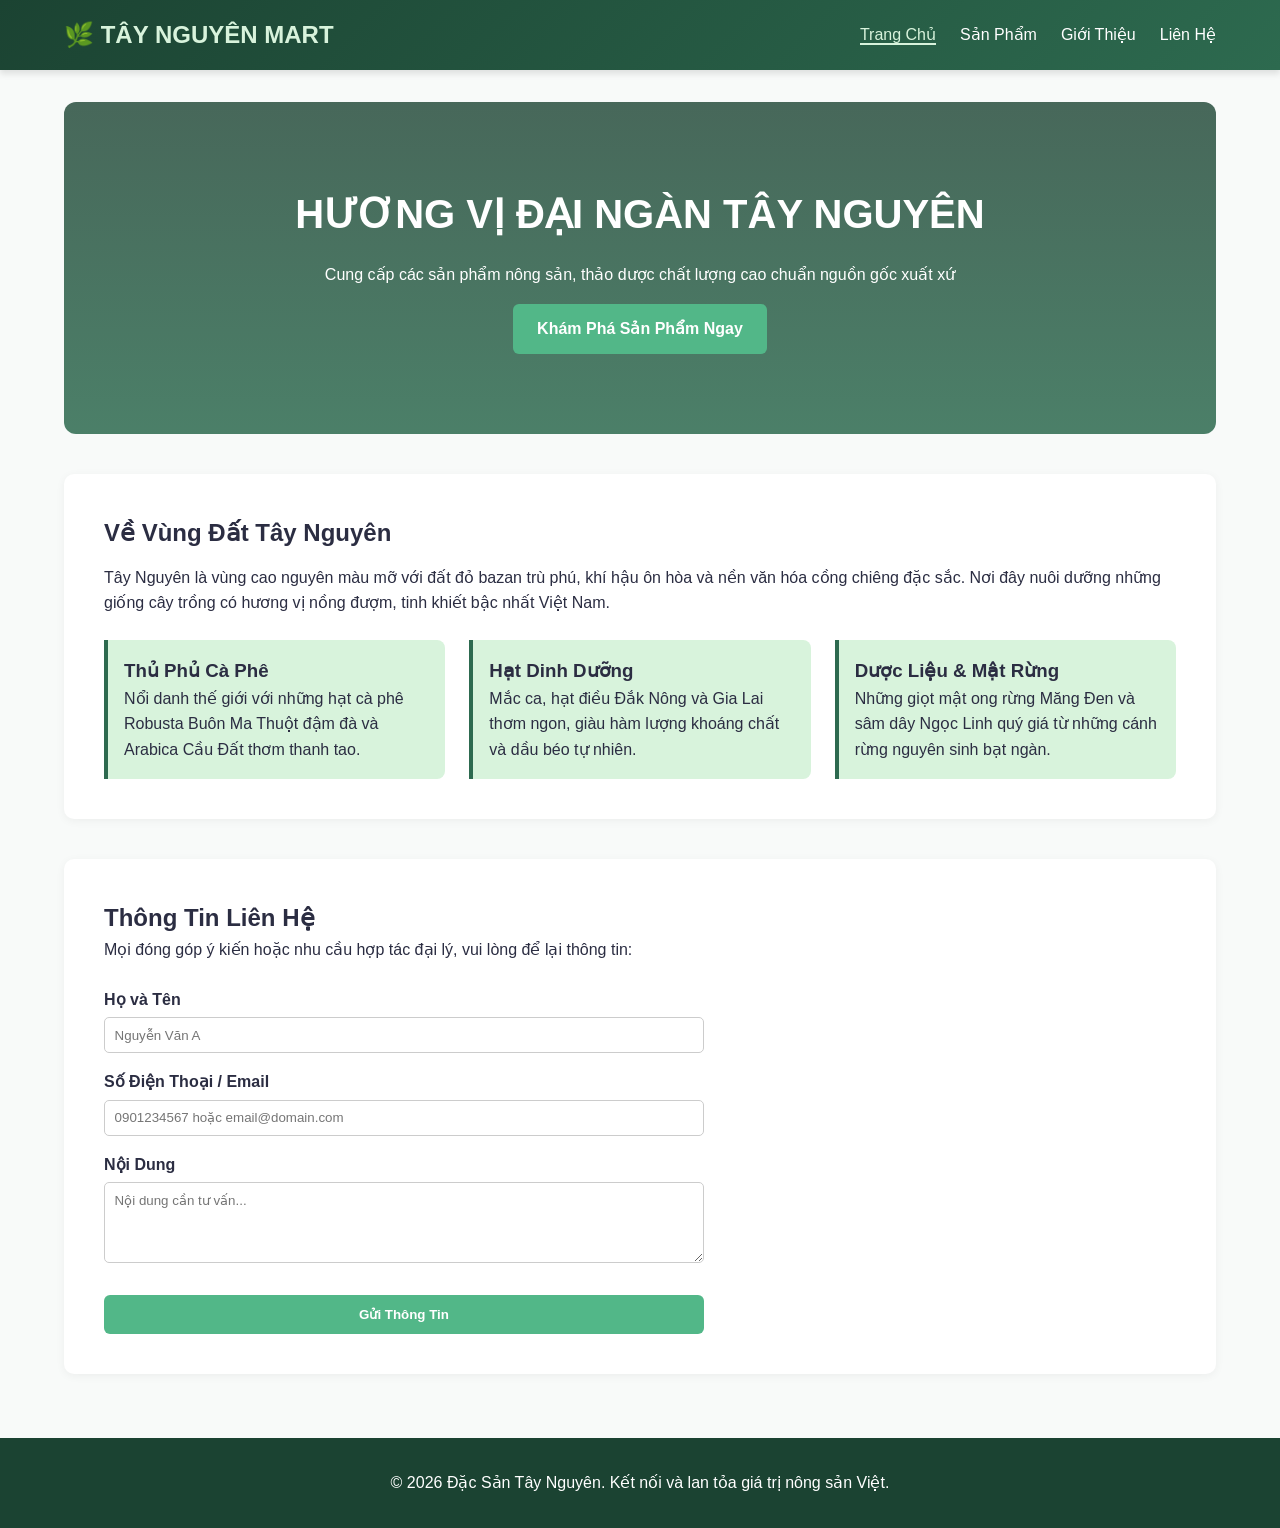
==== index.html @ e75b7a82 "đẩy cấu trúc trang lên githup" ====
<!doctype html>
<html lang="vi">
  <head>
    <meta charset="UTF-8" />
    <meta name="viewport" content="width=device-width, initial-scale=1.0" />
    <title>Đặc Sản Tây Nguyên - Tinh Hoa Đại Ngàn</title>
    <link rel="stylesheet" href="Css/style.css" />
  </head>
  <body>
    <header class="header">
      <div class="nav-container">
        <a href="index.html" class="logo">🌿 TÂY NGUYÊN MART</a>
        <ul class="nav-links">
          <li><a href="index.html" class="active">Trang Chủ</a></li>
          <li><a href="products.html">Sản Phẩm</a></li>
          <li><a href="#about">Giới Thiệu</a></li>
          <li><a href="#contact">Liên Hệ</a></li>
        </ul>
      </div>
    </header>

    <main class="container">
      <section class="hero">
        <h1>HƯƠNG VỊ ĐẠI NGÀN TÂY NGUYÊN</h1>
        <p>
          Cung cấp các sản phẩm nông sản, thảo dược chất lượng cao chuẩn nguồn
          gốc xuất xứ
        </p>
        <a href="products.html" class="btn">Khám Phá Sản Phẩm Ngay</a>
      </section>

      <section id="about" class="intro-section">
        <h2>Về Vùng Đất Tây Nguyên</h2>
        <p style="margin-top: 0.8rem">
          Tây Nguyên là vùng cao nguyên màu mỡ với đất đỏ bazan trù phú, khí hậu
          ôn hòa và nền văn hóa cồng chiêng đặc sắc. Nơi đây nuôi dưỡng những
          giống cây trồng có hương vị nồng đượm, tinh khiết bậc nhất Việt Nam.
        </p>
        <div class="intro-grid">
          <div class="intro-card">
            <h3>Thủ Phủ Cà Phê</h3>
            <p>
              Nổi danh thế giới với những hạt cà phê Robusta Buôn Ma Thuột đậm
              đà và Arabica Cầu Đất thơm thanh tao.
            </p>
          </div>
          <div class="intro-card">
            <h3>Hạt Dinh Dưỡng</h3>
            <p>
              Mắc ca, hạt điều Đắk Nông và Gia Lai thơm ngon, giàu hàm lượng
              khoáng chất và dầu béo tự nhiên.
            </p>
          </div>
          <div class="intro-card">
            <h3>Dược Liệu & Mật Rừng</h3>
            <p>
              Những giọt mật ong rừng Măng Đen và sâm dây Ngọc Linh quý giá từ
              những cánh rừng nguyên sinh bạt ngàn.
            </p>
          </div>
        </div>
      </section>

      <section id="contact" class="contact-section">
        <h2>Thông Tin Liên Hệ</h2>
        <p>
          Mọi đóng góp ý kiến hoặc nhu cầu hợp tác đại lý, vui lòng để lại thông
          tin:
        </p>

        <form
          class="contact-form"
          onsubmit="
            event.preventDefault();
            alert('Cảm ơn bạn đã gửi liên hệ!');
          "
        >
          <div class="form-group">
            <label>Họ và Tên</label>
            <input type="text" placeholder="Nguyễn Văn A" required />
          </div>
          <div class="form-group">
            <label>Số Điện Thoại / Email</label>
            <input
              type="text"
              placeholder="0901234567 hoặc email@domain.com"
              required
            />
          </div>
          <div class="form-group">
            <label>Nội Dung</label>
            <textarea
              rows="4"
              placeholder="Nội dung cần tư vấn..."
              required
            ></textarea>
          </div>
          <button
            type="submit"
            class="btn"
            style="border: none; cursor: pointer"
          >
            Gửi Thông Tin
          </button>
        </form>
      </section>
    </main>

    <footer class="footer">
      <p>
        &copy; 2026 Đặc Sản Tây Nguyên. Kết nối và lan tỏa giá trị nông sản
        Việt.
      </p>
    </footer>
  </body>
</html>
---- Css/style.css ----
:root {
  --primary-green: #2d6a4f;
  --dark-green: #1b4332;
  --light-green: #d8f3dc;
  --accent-green: #52b788;
  --bg-light: #f8faf9;
  --text-main: #2b2d42;
  --text-muted: #6c757d;
  --white: #ffffff;
}

* {
  margin: 0;
  padding: 0;
  box-sizing: border-box;
  font-family: "Segoe UI", Tahoma, Geneva, Verdana, sans-serif;
}

body {
  background-color: var(--bg-light);
  color: var(--text-main);
  line-height: 1.6;
}

.header {
  background: linear-gradient(135deg, var(--dark-green), var(--primary-green));
  color: var(--white);
  padding: 1rem 0;
  box-shadow: 0 4px 6px rgba(0, 0, 0, 0.1);
  position: sticky;
  top: 0;
  z-index: 100;
}

.nav-container {
  max-width: 1200px;
  margin: 0 auto;
  padding: 0 1.5rem;
  display: flex;
  justify-content: space-between;
  align-items: center;
}

.logo {
  font-size: 1.5rem;
  font-weight: 700;
  color: var(--light-green);
  text-decoration: none;
}

.nav-links {
  list-style: none;
  display: flex;
  gap: 1.5rem;
}

.nav-links a {
  color: var(--white);
  text-decoration: none;
  font-weight: 500;
  transition: color 0.3s;
}

.nav-links a:hover,
.nav-links a.active {
  color: var(--light-green);
  border-bottom: 2px solid var(--light-green);
}

.container {
  max-width: 1200px;
  margin: 2rem auto;
  padding: 0 1.5rem;
}

.hero {
  background:
    linear-gradient(rgba(27, 67, 50, 0.8), rgba(45, 106, 79, 0.85)),
    url("https://images.unsplash.com/photo-1500382017468-9049fed747ef?w=1200&q=80")
      center/cover no-repeat;
  color: var(--white);
  padding: 5rem 2rem;
  text-align: center;
  border-radius: 12px;
  margin-bottom: 2.5rem;
}

.hero h1 {
  font-size: 2.5rem;
  margin-bottom: 1rem;
}

.btn {
  display: inline-block;
  background-color: var(--accent-green);
  color: var(--white);
  padding: 0.75rem 1.5rem;
  border-radius: 6px;
  text-decoration: none;
  font-weight: 600;
  margin-top: 1rem;
  transition: background-color 0.3s;
}

.btn:hover {
  background-color: var(--dark-green);
}

.intro-section {
  background-color: var(--white);
  padding: 2.5rem;
  border-radius: 10px;
  margin-bottom: 2.5rem;
  box-shadow: 0 2px 10px rgba(0, 0, 0, 0.05);
}

.intro-grid {
  display: grid;
  grid-template-columns: repeat(auto-fit, minmax(280px, 1fr));
  gap: 1.5rem;
  margin-top: 1.5rem;
}

.intro-card {
  border-left: 4px solid var(--primary-green);
  padding-left: 1rem;
  background: var(--light-green);
  padding: 1rem;
  border-radius: 0 8px 8px 0;
}

.filter-bar {
  display: flex;
  gap: 0.8rem;
  flex-wrap: wrap;
  margin-bottom: 2rem;
}

.filter-btn {
  padding: 0.5rem 1.2rem;
  border: 1px solid var(--primary-green);
  background: var(--white);
  color: var(--primary-green);
  border-radius: 20px;
  cursor: pointer;
  font-weight: 600;
  transition: all 0.3s;
}

.filter-btn.active,
.filter-btn:hover {
  background-color: var(--primary-green);
  color: var(--white);
}

.product-grid {
  display: grid;
  grid-template-columns: repeat(auto-fill, minmax(260px, 1fr));
  gap: 2rem;
}

.product-card {
  background: var(--white);
  border-radius: 10px;
  overflow: hidden;
  box-shadow: 0 4px 8px rgba(0, 0, 0, 0.06);
  display: flex;
  flex-direction: column;
  transition: transform 0.2s;
}

.product-card:hover {
  transform: translateY(-5px);
}

.product-img {
  width: 100%;
  height: 180px;
  object-fit: cover;
}

.product-body {
  padding: 1.2rem;
  display: flex;
  flex-direction: column;
  flex-grow: 1;
}

.product-origin {
  font-size: 0.85rem;
  color: var(--primary-green);
  font-weight: 600;
  display: flex;
  align-items: center;
  margin-bottom: 0.4rem;
}

.product-title {
  font-size: 1.1rem;
  font-weight: 700;
  margin-bottom: 0.5rem;
}

.product-desc {
  font-size: 0.9rem;
  color: var(--text-muted);
  margin-bottom: 1rem;
  flex-grow: 1;
}

.product-footer {
  display: flex;
  justify-content: space-between;
  align-items: center;
}

.product-price {
  font-weight: 700;
  color: var(--dark-green);
  font-size: 1.1rem;
}

.buy-btn {
  background: var(--primary-green);
  color: var(--white);
  border: none;
  padding: 0.4rem 0.8rem;
  border-radius: 4px;
  cursor: pointer;
}

.contact-section {
  background-color: var(--white);
  padding: 2.5rem;
  border-radius: 10px;
  box-shadow: 0 2px 10px rgba(0, 0, 0, 0.05);
}

.contact-form {
  display: grid;
  gap: 1rem;
  max-width: 600px;
  margin-top: 1.5rem;
}

.form-group {
  display: flex;
  flex-direction: column;
}

.form-group label {
  font-weight: 600;
  margin-bottom: 0.3rem;
}

.form-group input,
.form-group textarea {
  padding: 0.6rem;
  border: 1px solid #ccc;
  border-radius: 5px;
}

.footer {
  background-color: var(--dark-green);
  color: var(--white);
  text-align: center;
  padding: 2rem 0;
  margin-top: 4rem;
}
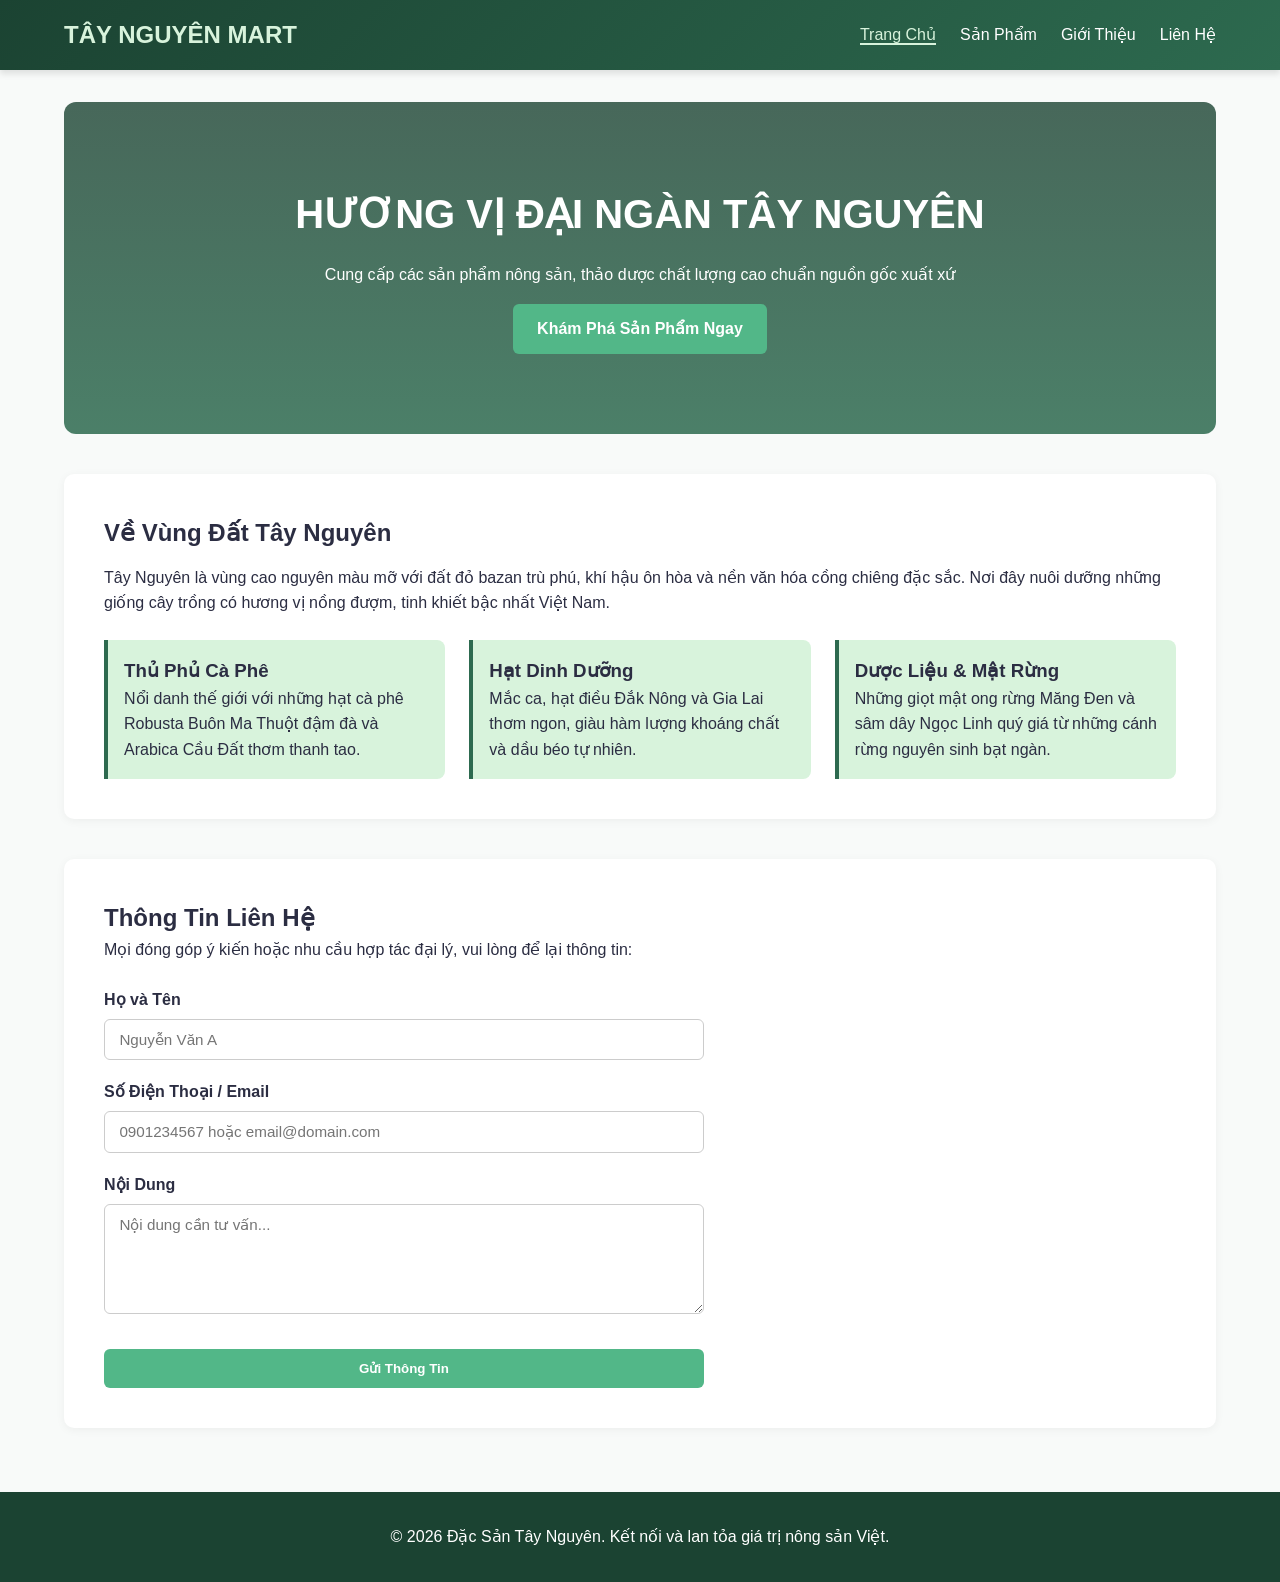
==== commit fd162ff8: "Upload source code" ====
--- a/index.html
+++ b/index.html
@@ -1,116 +1,104 @@
 <!doctype html>
 <html lang="vi">
-  <head>
-    <meta charset="UTF-8" />
-    <meta name="viewport" content="width=device-width, initial-scale=1.0" />
-    <title>Đặc Sản Tây Nguyên - Tinh Hoa Đại Ngàn</title>
-    <link rel="stylesheet" href="Css/style.css" />
-  </head>
-  <body>
-    <header class="header">
-      <div class="nav-container">
-        <a href="index.html" class="logo">🌿 TÂY NGUYÊN MART</a>
-        <ul class="nav-links">
-          <li><a href="index.html" class="active">Trang Chủ</a></li>
-          <li><a href="products.html">Sản Phẩm</a></li>
-          <li><a href="#about">Giới Thiệu</a></li>
-          <li><a href="#contact">Liên Hệ</a></li>
-        </ul>
+
+<head>
+  <meta charset="UTF-8" />
+  <meta name="viewport" content="width=device-width, initial-scale=1.0" />
+  <title>Đặc Sản Tây Nguyên - Tinh Hoa Đại Ngàn</title>
+  <link rel="stylesheet" href="Css/style.css" />
+</head>
+
+<body>
+  <header class="header">
+    <div class="nav-container">
+      <a href="index.html" class="logo"> TÂY NGUYÊN MART</a>
+      <ul class="nav-links">
+        <li><a href="index.html" class="active">Trang Chủ</a></li>
+        <li><a href="products.html">Sản Phẩm</a></li>
+        <li><a href="#about">Giới Thiệu</a></li>
+        <li><a href="contact.html">Liên Hệ</a></li>
+      </ul>
+    </div>
+  </header>
+
+  <main class="container">
+    <section class="hero">
+      <h1>HƯƠNG VỊ ĐẠI NGÀN TÂY NGUYÊN</h1>
+      <p>
+        Cung cấp các sản phẩm nông sản, thảo dược chất lượng cao chuẩn nguồn
+        gốc xuất xứ
+      </p>
+      <a href="products.html" class="btn">Khám Phá Sản Phẩm Ngay</a>
+    </section>
+
+    <section id="about" class="intro-section">
+      <h2>Về Vùng Đất Tây Nguyên</h2>
+      <p style="margin-top: 0.8rem">
+        Tây Nguyên là vùng cao nguyên màu mỡ với đất đỏ bazan trù phú, khí hậu
+        ôn hòa và nền văn hóa cồng chiêng đặc sắc. Nơi đây nuôi dưỡng những
+        giống cây trồng có hương vị nồng đượm, tinh khiết bậc nhất Việt Nam.
+      </p>
+      <div class="intro-grid">
+        <div class="intro-card">
+          <h3>Thủ Phủ Cà Phê</h3>
+          <p>
+            Nổi danh thế giới với những hạt cà phê Robusta Buôn Ma Thuột đậm
+            đà và Arabica Cầu Đất thơm thanh tao.
+          </p>
+        </div>
+        <div class="intro-card">
+          <h3>Hạt Dinh Dưỡng</h3>
+          <p>
+            Mắc ca, hạt điều Đắk Nông và Gia Lai thơm ngon, giàu hàm lượng
+            khoáng chất và dầu béo tự nhiên.
+          </p>
+        </div>
+        <div class="intro-card">
+          <h3>Dược Liệu & Mật Rừng</h3>
+          <p>
+            Những giọt mật ong rừng Măng Đen và sâm dây Ngọc Linh quý giá từ
+            những cánh rừng nguyên sinh bạt ngàn.
+          </p>
+        </div>
       </div>
-    </header>
+    </section>
 
-    <main class="container">
-      <section class="hero">
-        <h1>HƯƠNG VỊ ĐẠI NGÀN TÂY NGUYÊN</h1>
-        <p>
-          Cung cấp các sản phẩm nông sản, thảo dược chất lượng cao chuẩn nguồn
-          gốc xuất xứ
-        </p>
-        <a href="products.html" class="btn">Khám Phá Sản Phẩm Ngay</a>
-      </section>
+    <section id="contact" class="contact-section">
+      <h2>Thông Tin Liên Hệ</h2>
+      <p>
+        Mọi đóng góp ý kiến hoặc nhu cầu hợp tác đại lý, vui lòng để lại thông
+        tin:
+      </p>
 
-      <section id="about" class="intro-section">
-        <h2>Về Vùng Đất Tây Nguyên</h2>
-        <p style="margin-top: 0.8rem">
-          Tây Nguyên là vùng cao nguyên màu mỡ với đất đỏ bazan trù phú, khí hậu
-          ôn hòa và nền văn hóa cồng chiêng đặc sắc. Nơi đây nuôi dưỡng những
-          giống cây trồng có hương vị nồng đượm, tinh khiết bậc nhất Việt Nam.
-        </p>
-        <div class="intro-grid">
-          <div class="intro-card">
-            <h3>Thủ Phủ Cà Phê</h3>
-            <p>
-              Nổi danh thế giới với những hạt cà phê Robusta Buôn Ma Thuột đậm
-              đà và Arabica Cầu Đất thơm thanh tao.
-            </p>
-          </div>
-          <div class="intro-card">
-            <h3>Hạt Dinh Dưỡng</h3>
-            <p>
-              Mắc ca, hạt điều Đắk Nông và Gia Lai thơm ngon, giàu hàm lượng
-              khoáng chất và dầu béo tự nhiên.
-            </p>
-          </div>
-          <div class="intro-card">
-            <h3>Dược Liệu & Mật Rừng</h3>
-            <p>
-              Những giọt mật ong rừng Măng Đen và sâm dây Ngọc Linh quý giá từ
-              những cánh rừng nguyên sinh bạt ngàn.
-            </p>
-          </div>
-        </div>
-      </section>
-
-      <section id="contact" class="contact-section">
-        <h2>Thông Tin Liên Hệ</h2>
-        <p>
-          Mọi đóng góp ý kiến hoặc nhu cầu hợp tác đại lý, vui lòng để lại thông
-          tin:
-        </p>
-
-        <form
-          class="contact-form"
-          onsubmit="
+      <form class="contact-form" onsubmit="
             event.preventDefault();
             alert('Cảm ơn bạn đã gửi liên hệ!');
-          "
-        >
-          <div class="form-group">
-            <label>Họ và Tên</label>
-            <input type="text" placeholder="Nguyễn Văn A" required />
-          </div>
-          <div class="form-group">
-            <label>Số Điện Thoại / Email</label>
-            <input
-              type="text"
-              placeholder="0901234567 hoặc email@domain.com"
-              required
-            />
-          </div>
-          <div class="form-group">
-            <label>Nội Dung</label>
-            <textarea
-              rows="4"
-              placeholder="Nội dung cần tư vấn..."
-              required
-            ></textarea>
-          </div>
-          <button
-            type="submit"
-            class="btn"
-            style="border: none; cursor: pointer"
-          >
-            Gửi Thông Tin
-          </button>
-        </form>
-      </section>
-    </main>
+          ">
+        <div class="form-group">
+          <label>Họ và Tên</label>
+          <input type="text" placeholder="Nguyễn Văn A" required />
+        </div>
+        <div class="form-group">
+          <label>Số Điện Thoại / Email</label>
+          <input type="text" placeholder="0901234567 hoặc email@domain.com" required />
+        </div>
+        <div class="form-group">
+          <label>Nội Dung</label>
+          <textarea rows="4" placeholder="Nội dung cần tư vấn..." required></textarea>
+        </div>
+        <button type="submit" class="btn" style="border: none; cursor: pointer">
+          Gửi Thông Tin
+        </button>
+      </form>
+    </section>
+  </main>
 
-    <footer class="footer">
-      <p>
-        &copy; 2026 Đặc Sản Tây Nguyên. Kết nối và lan tỏa giá trị nông sản
-        Việt.
-      </p>
-    </footer>
-  </body>
-</html>
+  <footer class="footer">
+    <p>
+      &copy; 2026 Đặc Sản Tây Nguyên. Kết nối và lan tỏa giá trị nông sản
+      Việt.
+    </p>
+  </footer>
+</body>
+
+</html>
--- a/Css/style.css
+++ b/Css/style.css
@@ -237,27 +237,240 @@
 }
 
 .contact-form {
-  display: grid;
-  gap: 1rem;
+  display: flex;
+  flex-direction: column;
+  gap: 1.2rem;
   max-width: 600px;
   margin-top: 1.5rem;
 }
 
+.contact-page-layout {
+  display: grid;
+  grid-template-columns: 1fr 1.3fr;
+  gap: 2rem;
+  margin-bottom: 3rem;
+}
+
+@media (max-width: 768px) {
+  .contact-page-layout {
+    grid-template-columns: 1fr;
+  }
+}
+
+.contact-info-panel {
+  display: flex;
+  flex-direction: column;
+  gap: 1.2rem;
+}
+
+.info-card {
+  background: var(--white);
+  padding: 1.5rem;
+  border-radius: 10px;
+  box-shadow: 0 2px 10px rgba(0, 0, 0, 0.05);
+  display: flex;
+  align-items: flex-start;
+  gap: 1rem;
+  border-left: 4px solid var(--primary-green);
+  transition: transform 0.2s, box-shadow 0.2s;
+}
+
+.info-card:hover {
+  transform: translateY(-3px);
+  box-shadow: 0 6px 15px rgba(0, 0, 0, 0.08);
+}
+
+.info-icon {
+  font-size: 1.8rem;
+  background: var(--light-green);
+  width: 48px;
+  height: 48px;
+  display: flex;
+  align-items: center;
+  justify-content: center;
+  border-radius: 50%;
+  flex-shrink: 0;
+}
+
+.info-details h4 {
+  font-size: 1.1rem;
+  color: var(--dark-green);
+  margin-bottom: 0.3rem;
+}
+
+.info-details p, .info-details a {
+  color: var(--text-main);
+  text-decoration: none;
+  font-size: 0.95rem;
+}
+
+.info-details a:hover {
+  color: var(--primary-green);
+}
+
+.contact-form-panel {
+  background: var(--white);
+  padding: 2rem;
+  border-radius: 10px;
+  box-shadow: 0 2px 10px rgba(0, 0, 0, 0.05);
+}
+
+.contact-form-panel h3 {
+  color: var(--dark-green);
+  font-size: 1.4rem;
+  margin-bottom: 0.5rem;
+}
+
+.contact-form-panel p {
+  color: var(--text-muted);
+  margin-bottom: 1.5rem;
+  font-size: 0.95rem;
+}
+
+.form-row {
+  display: grid;
+  grid-template-columns: 1fr 1fr;
+  gap: 1rem;
+}
+
+@media (max-width: 576px) {
+  .form-row {
+    grid-template-columns: 1fr;
+  }
+}
+
 .form-group {
   display: flex;
   flex-direction: column;
+  width: 100%;
 }
 
 .form-group label {
   font-weight: 600;
-  margin-bottom: 0.3rem;
+  margin-bottom: 0.4rem;
+  display: block;
 }
 
 .form-group input,
+.form-group select,
 .form-group textarea {
-  padding: 0.6rem;
+  width: 100%;
+  padding: 0.7rem 0.9rem;
   border: 1px solid #ccc;
-  border-radius: 5px;
+  border-radius: 6px;
+  font-size: 0.95rem;
+  font-family: inherit;
+  background: var(--white);
+  box-sizing: border-box;
+  transition: border-color 0.2s, box-shadow 0.2s;
+}
+
+.form-group textarea {
+  resize: vertical;
+  min-height: 110px;
+}
+
+.form-group input:focus,
+.form-group select:focus,
+.form-group textarea:focus {
+  outline: none;
+  border-color: var(--primary-green);
+  box-shadow: 0 0 0 3px rgba(45, 106, 79, 0.15);
+}
+
+.branches-section {
+  background: var(--white);
+  padding: 2.5rem;
+  border-radius: 10px;
+  margin-bottom: 3rem;
+  box-shadow: 0 2px 10px rgba(0, 0, 0, 0.05);
+}
+
+.branches-grid {
+  display: grid;
+  grid-template-columns: repeat(auto-fit, minmax(240px, 1fr));
+  gap: 1.5rem;
+  margin-top: 1.5rem;
+}
+
+.branch-card {
+  background: var(--bg-light);
+  padding: 1.2rem;
+  border-radius: 8px;
+  border: 1px solid #e0e0e0;
+}
+
+.branch-card h4 {
+  color: var(--dark-green);
+  margin-bottom: 0.5rem;
+}
+
+.map-container {
+  border-radius: 10px;
+  overflow: hidden;
+  box-shadow: 0 4px 10px rgba(0, 0, 0, 0.08);
+  margin-bottom: 3rem;
+}
+
+.faq-section {
+  background: var(--white);
+  padding: 2.5rem;
+  border-radius: 10px;
+  margin-bottom: 3rem;
+  box-shadow: 0 2px 10px rgba(0, 0, 0, 0.05);
+}
+
+.faq-item {
+  border-bottom: 1px solid #eee;
+  padding: 1rem 0;
+}
+
+.faq-question {
+  font-weight: 700;
+  color: var(--dark-green);
+  cursor: pointer;
+  display: flex;
+  justify-content: space-between;
+  align-items: center;
+}
+
+.faq-answer {
+  margin-top: 0.5rem;
+  color: var(--text-muted);
+}
+
+.social-links {
+  display: flex;
+  gap: 1rem;
+  margin-top: 0.5rem;
+}
+
+.social-btn {
+  display: inline-flex;
+  align-items: center;
+  gap: 0.4rem;
+  padding: 0.4rem 0.8rem;
+  background: var(--light-green);
+  color: var(--dark-green);
+  border-radius: 20px;
+  text-decoration: none;
+  font-weight: 600;
+  font-size: 0.85rem;
+  transition: all 0.2s;
+}
+
+.social-btn:hover {
+  background: var(--primary-green);
+  color: var(--white);
+}
+
+.alert-success {
+  background-color: #d4edda;
+  color: #155724;
+  padding: 1rem;
+  border-radius: 6px;
+  margin-bottom: 1rem;
+  display: none;
 }
 
 .footer {
@@ -267,3 +480,4 @@
   padding: 2rem 0;
   margin-top: 4rem;
 }
+
